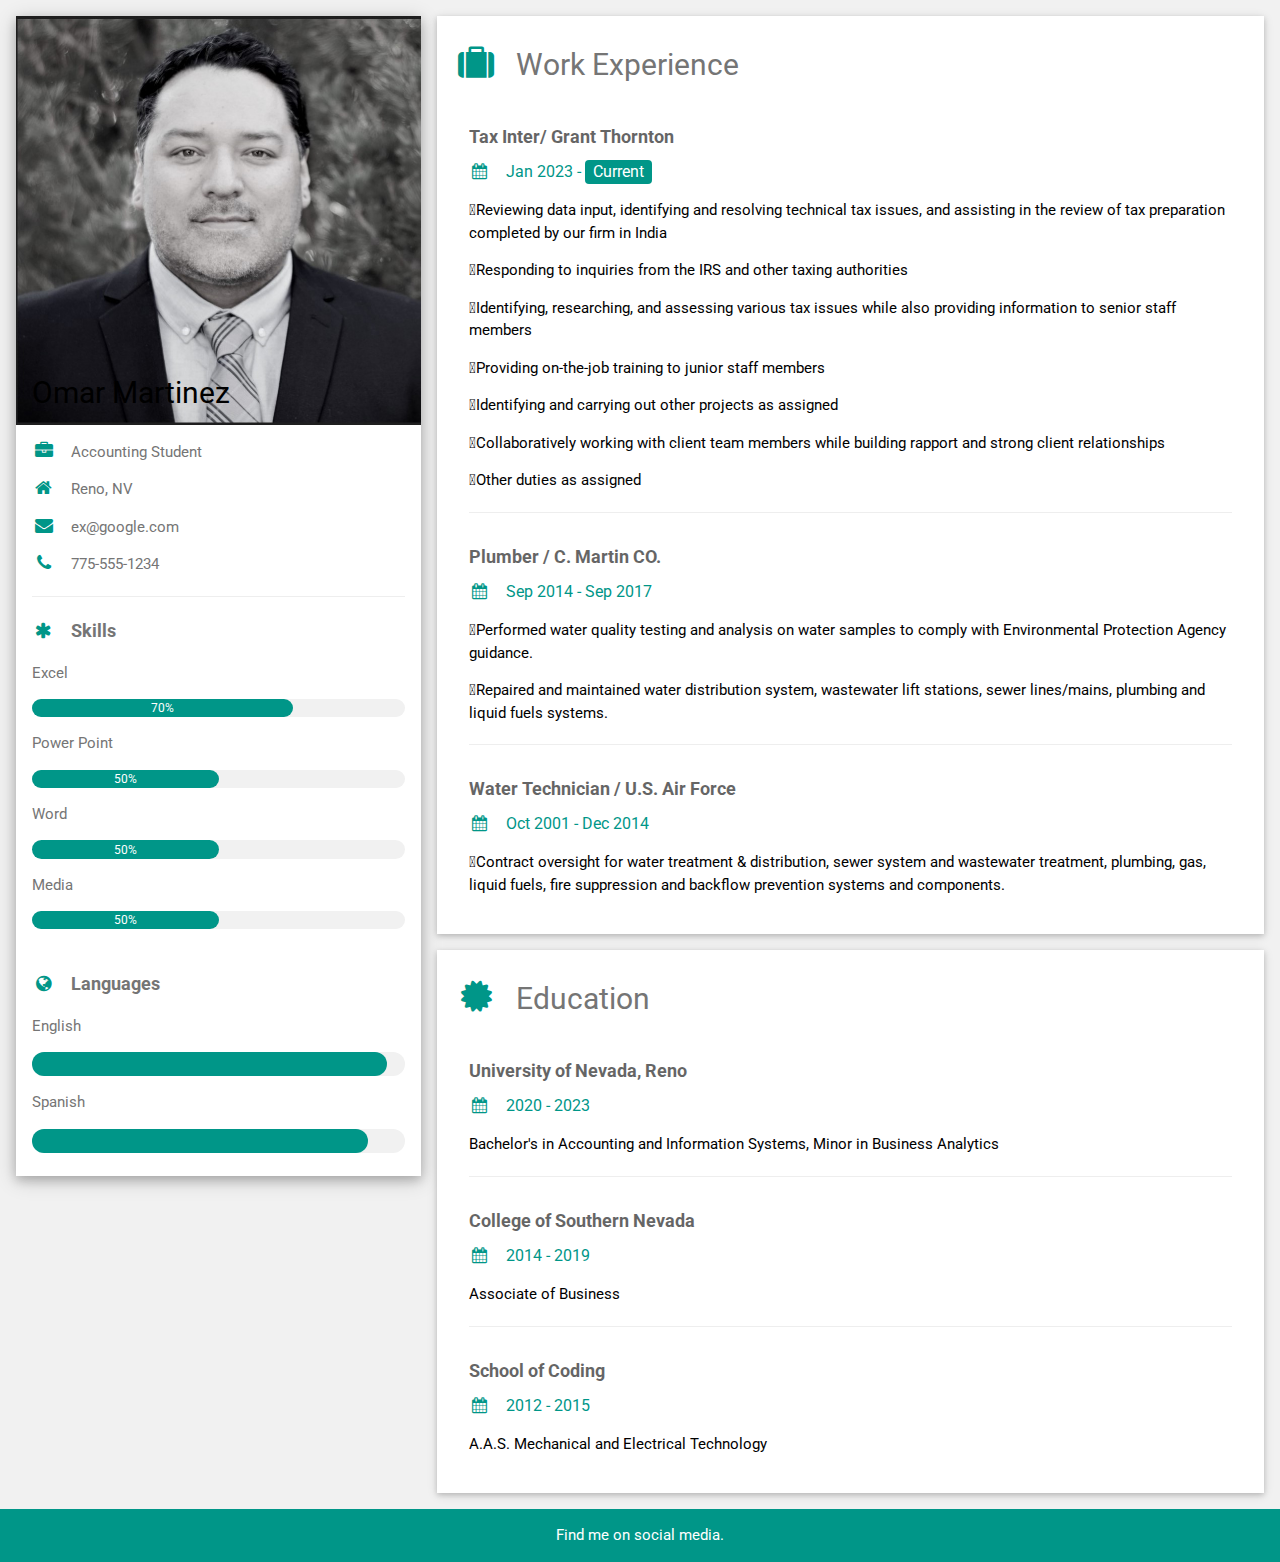
==== resume.html @ eb90434c "Add files via upload" ====
<!DOCTYPE html>
<html>
<title>Martinez Resume</title>
<meta charset="UTF-8">
<meta name="viewport" content="width=device-width, initial-scale=1">
<link rel="stylesheet" href="https://www.w3schools.com/w3css/4/w3.css">
<link rel='stylesheet' href='https://fonts.googleapis.com/css?family=Roboto'>
<link rel="stylesheet" href="https://cdnjs.cloudflare.com/ajax/libs/font-awesome/4.7.0/css/font-awesome.min.css">
<style>
html,body,h1,h2,h3,h4,h5,h6 {font-family: "Roboto", sans-serif}
</style>
<body class="w3-light-grey">

<!-- Page Container -->
<div class="w3-content w3-margin-top" style="max-width:1400px;">

  <!-- The Grid -->
  <div class="w3-row-padding">
  
    <!-- Left Column -->
    <div class="w3-third">
    
      <div class="w3-white w3-text-grey w3-card-4">
        <div class="w3-display-container">
          <img src="head.jpg" style="width:100%" alt="Avatar">
          <div class="w3-display-bottomleft w3-container w3-text-black">
            <h2>Omar Martinez</h2>
          </div>
        </div>
        <div class="w3-container">
          <p><i class="fa fa-briefcase fa-fw w3-margin-right w3-large w3-text-teal"></i>Accounting Student</p>
          <p><i class="fa fa-home fa-fw w3-margin-right w3-large w3-text-teal"></i>Reno, NV</p>
          <p><i class="fa fa-envelope fa-fw w3-margin-right w3-large w3-text-teal"></i>ex@google.com</p>
          <p><i class="fa fa-phone fa-fw w3-margin-right w3-large w3-text-teal"></i>775-555-1234</p>
          <hr>

          <p class="w3-large"><b><i class="fa fa-asterisk fa-fw w3-margin-right w3-text-teal"></i>Skills</b></p>
          <p>Excel</p>
          <div class="w3-light-grey w3-round-xlarge w3-small">
            <div class="w3-container w3-center w3-round-xlarge w3-teal" style="width:70%">70%</div>
          </div>
          <p>Power Point</p>
          <div class="w3-light-grey w3-round-xlarge w3-small">
            <div class="w3-container w3-center w3-round-xlarge w3-teal" style="width:50%">
              <div class="w3-center w3-text-white">50%</div>
            </div>
          </div>
          <p>Word</p>
          <div class="w3-light-grey w3-round-xlarge w3-small">
            <div class="w3-container w3-center w3-round-xlarge w3-teal" style="width:50%">50%</div>
          </div>
          <p>Media</p>
          <div class="w3-light-grey w3-round-xlarge w3-small">
            <div class="w3-container w3-center w3-round-xlarge w3-teal" style="width:50%">50%</div>
          </div>
          <br>

          <p class="w3-large w3-text-theme"><b><i class="fa fa-globe fa-fw w3-margin-right w3-text-teal"></i>Languages</b></p>
          <p>English</p>
          <div class="w3-light-grey w3-round-xlarge">
            <div class="w3-round-xlarge w3-teal" style="height:24px;width:95%"></div>
          </div>
          <p>Spanish</p>
          <div class="w3-light-grey w3-round-xlarge">
            <div class="w3-round-xlarge w3-teal" style="height:24px;width:90%"></div>
          </div>
          <!--<p>German</p>
          <div class="w3-light-grey w3-round-xlarge">
            <div class="w3-round-xlarge w3-teal" style="height:24px;width:25%"></div>
          </div>//-->
          <br>
        </div>
      </div><br>

    <!-- End Left Column -->
    </div>

    <!-- Right Column -->
    <div class="w3-twothird">
    
      <div class="w3-container w3-card w3-white w3-margin-bottom">
        <h2 class="w3-text-grey w3-padding-16"><i class="fa fa-suitcase fa-fw w3-margin-right w3-xxlarge w3-text-teal"></i>Work Experience</h2>
        <div class="w3-container">
          <h5 class="w3-opacity"><b>Tax Inter/ Grant Thornton</b></h5>
          <h6 class="w3-text-teal"><i class="fa fa-calendar fa-fw w3-margin-right"></i>Jan 2023 - <span class="w3-tag w3-teal w3-round">Current</span></h6>
          <p> Reviewing data input, identifying and resolving technical tax issues, and assisting in the review of tax preparation completed by our firm in India</p>
		<p>Responding to inquiries from the IRS and other taxing authorities</p>
		<p>Identifying, researching, and assessing various tax issues while also providing information to senior staff members</p>
		<p>Providing on-the-job training to junior staff members</p>
		<p>Identifying and carrying out other projects as assigned</p>
		<p>Collaboratively working with client team members while building rapport and strong client relationships</p>
		<p>Other duties as assigned</p>
          <hr>
        </div>
        <div class="w3-container">
          <h5 class="w3-opacity"><b>Plumber / C. Martin CO.</b></h5>
          <h6 class="w3-text-teal"><i class="fa fa-calendar fa-fw w3-margin-right"></i>Sep 2014 - Sep 2017</h6>
          <p>Performed water quality testing and analysis on water samples to comply with Environmental Protection Agency guidance.</p>
		<p>Repaired and maintained water distribution system, wastewater lift stations, sewer lines/mains, plumbing and liquid fuels systems.</p>
          <hr>
        </div>
        <div class="w3-container">
          <h5 class="w3-opacity"><b>Water Technician / U.S. Air Force</b></h5>
          <h6 class="w3-text-teal"><i class="fa fa-calendar fa-fw w3-margin-right"></i>Oct 2001 - Dec 2014</h6>
          <p>Contract oversight for water treatment & distribution, sewer system and wastewater treatment, plumbing, gas, liquid fuels, fire suppression and backflow prevention systems and components. </p><br>
        </div>
      </div>

      <div class="w3-container w3-card w3-white">
        <h2 class="w3-text-grey w3-padding-16"><i class="fa fa-certificate fa-fw w3-margin-right w3-xxlarge w3-text-teal"></i>Education</h2>
        <div class="w3-container">
          <h5 class="w3-opacity"><b>University of Nevada, Reno</b></h5>
          <h6 class="w3-text-teal"><i class="fa fa-calendar fa-fw w3-margin-right"></i>2020 - 2023</h6>
          <p>Bachelor's in Accounting and Information Systems, Minor in Business Analytics</p>
          <hr>
        </div>
        <div class="w3-container">
          <h5 class="w3-opacity"><b>College of Southern Nevada</b></h5>
          <h6 class="w3-text-teal"><i class="fa fa-calendar fa-fw w3-margin-right"></i>2014 - 2019</h6>
          <p>Associate of Business</p>
          <hr>
        </div>
        <div class="w3-container">
          <h5 class="w3-opacity"><b>School of Coding</b></h5>
          <h6 class="w3-text-teal"><i class="fa fa-calendar fa-fw w3-margin-right"></i>2012 - 2015</h6>
          <p>A.A.S. Mechanical and Electrical Technology</p><br>
        </div>
      </div>

    <!-- End Right Column -->
    </div>
    
  <!-- End Grid -->
  </div>
  
  <!-- End Page Container -->
</div>

<footer class="w3-container w3-teal w3-center w3-margin-top">
  <p>Find me on social media.</p>
  <!--<i class="fa fa-facebook-official w3-hover-opacity"></i>
  <i class="fa fa-instagram w3-hover-opacity"></i>
  <i class="fa fa-snapchat w3-hover-opacity"></i>
  <i class="fa fa-pinterest-p w3-hover-opacity"></i>
  <i class="fa fa-twitter w3-hover-opacity"></i>
  <i class="fa fa-linkedin w3-hover-opacity"></i>
  <p>Powered by <a href="https://www.w3schools.com/w3css/default.asp" target="_blank">w3.css</a></p>-->
</footer>

</body>
</html>
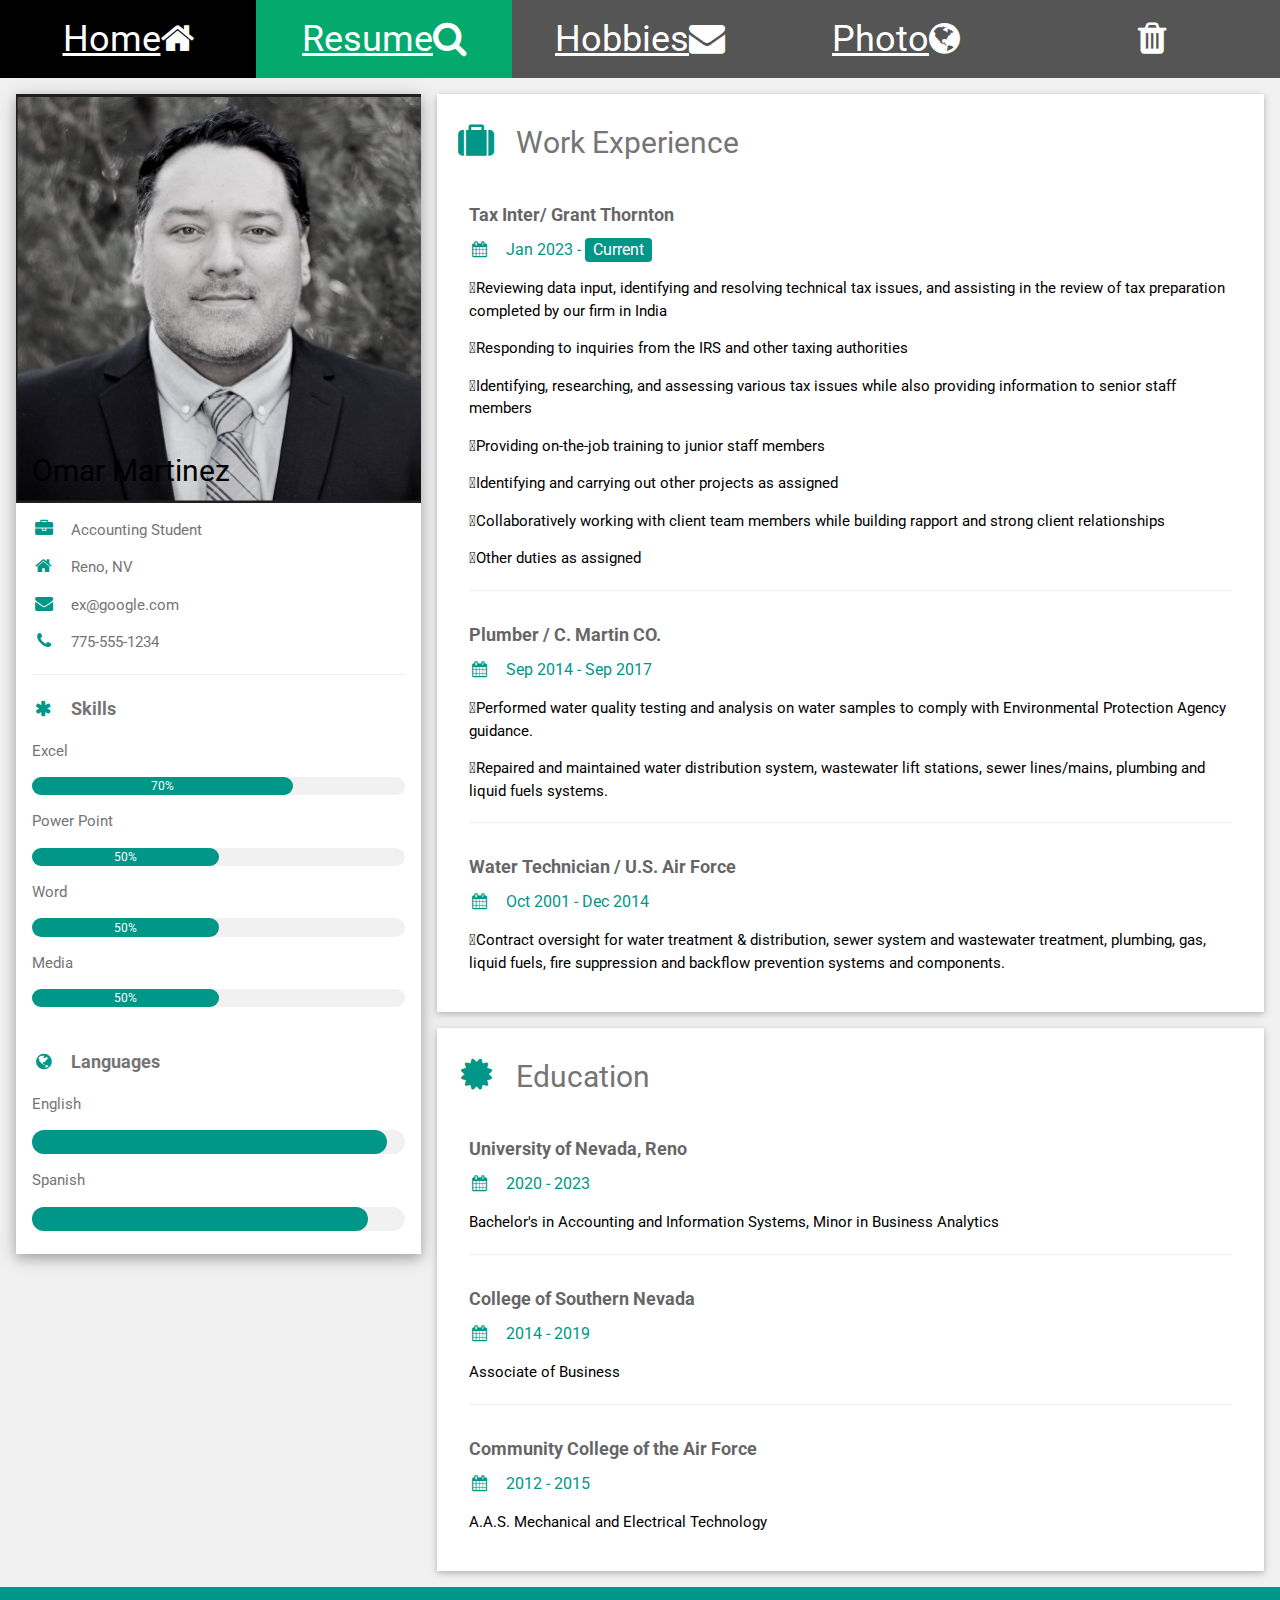
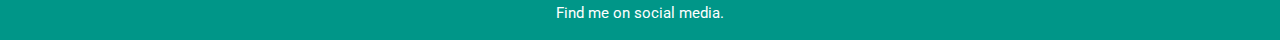
==== commit f5f413c0: "Update resume.html" ====
--- a/resume.html
+++ b/resume.html
@@ -6,11 +6,20 @@
 <link rel="stylesheet" href="https://www.w3schools.com/w3css/4/w3.css">
 <link rel='stylesheet' href='https://fonts.googleapis.com/css?family=Roboto'>
 <link rel="stylesheet" href="https://cdnjs.cloudflare.com/ajax/libs/font-awesome/4.7.0/css/font-awesome.min.css">
+<link rel="stylesheet" type="text/css" href="style.css" />
 <style>
 html,body,h1,h2,h3,h4,h5,h6 {font-family: "Roboto", sans-serif}
 </style>
 <body class="w3-light-grey">
 
+<div class="icon-bar">
+  <a href="index.html">Home<i class="fa fa-home"></i></a> 
+  <a class="active" href="resume.html">Resume<i class="fa fa-search"></i></a> 
+  <a href="#">Hobbies<i class="fa fa-envelope"></i></a> 
+  <a href="#">Photo<i class="fa fa-globe"></i></a>
+  <a href="#"><i class="fa fa-trash"></i></a> 
+</div>
+	
 <!-- Page Container -->
 <div class="w3-content w3-margin-top" style="max-width:1400px;">
 
@@ -121,7 +130,7 @@
           <hr>
         </div>
         <div class="w3-container">
-          <h5 class="w3-opacity"><b>School of Coding</b></h5>
+          <h5 class="w3-opacity"><b>Community College of the Air Force</b></h5>
           <h6 class="w3-text-teal"><i class="fa fa-calendar fa-fw w3-margin-right"></i>2012 - 2015</h6>
           <p>A.A.S. Mechanical and Electrical Technology</p><br>
         </div>
@@ -148,4 +157,4 @@
 </footer>
 
 </body>
-</html>+</html>
--- a/style.css
+++ b/style.css
@@ -0,0 +1,34 @@
+﻿body
+{
+    margin:0;
+    background-color:white ;
+}
+
+h1 {
+    color: darkgreen;
+    text-align: center;
+}
+
+.icon-bar {
+  width: 100%;
+  background-color: #555;
+  overflow: auto;
+}
+
+.icon-bar a {
+  float: left;
+  width: 20%;
+  text-align: center;
+  padding: 12px 0;
+  transition: all 0.3s ease;
+  color: white;
+  font-size: 36px;
+}
+
+.icon-bar a:hover {
+  background-color: #000;
+}
+
+.active {
+  background-color: #04AA6D;
+}
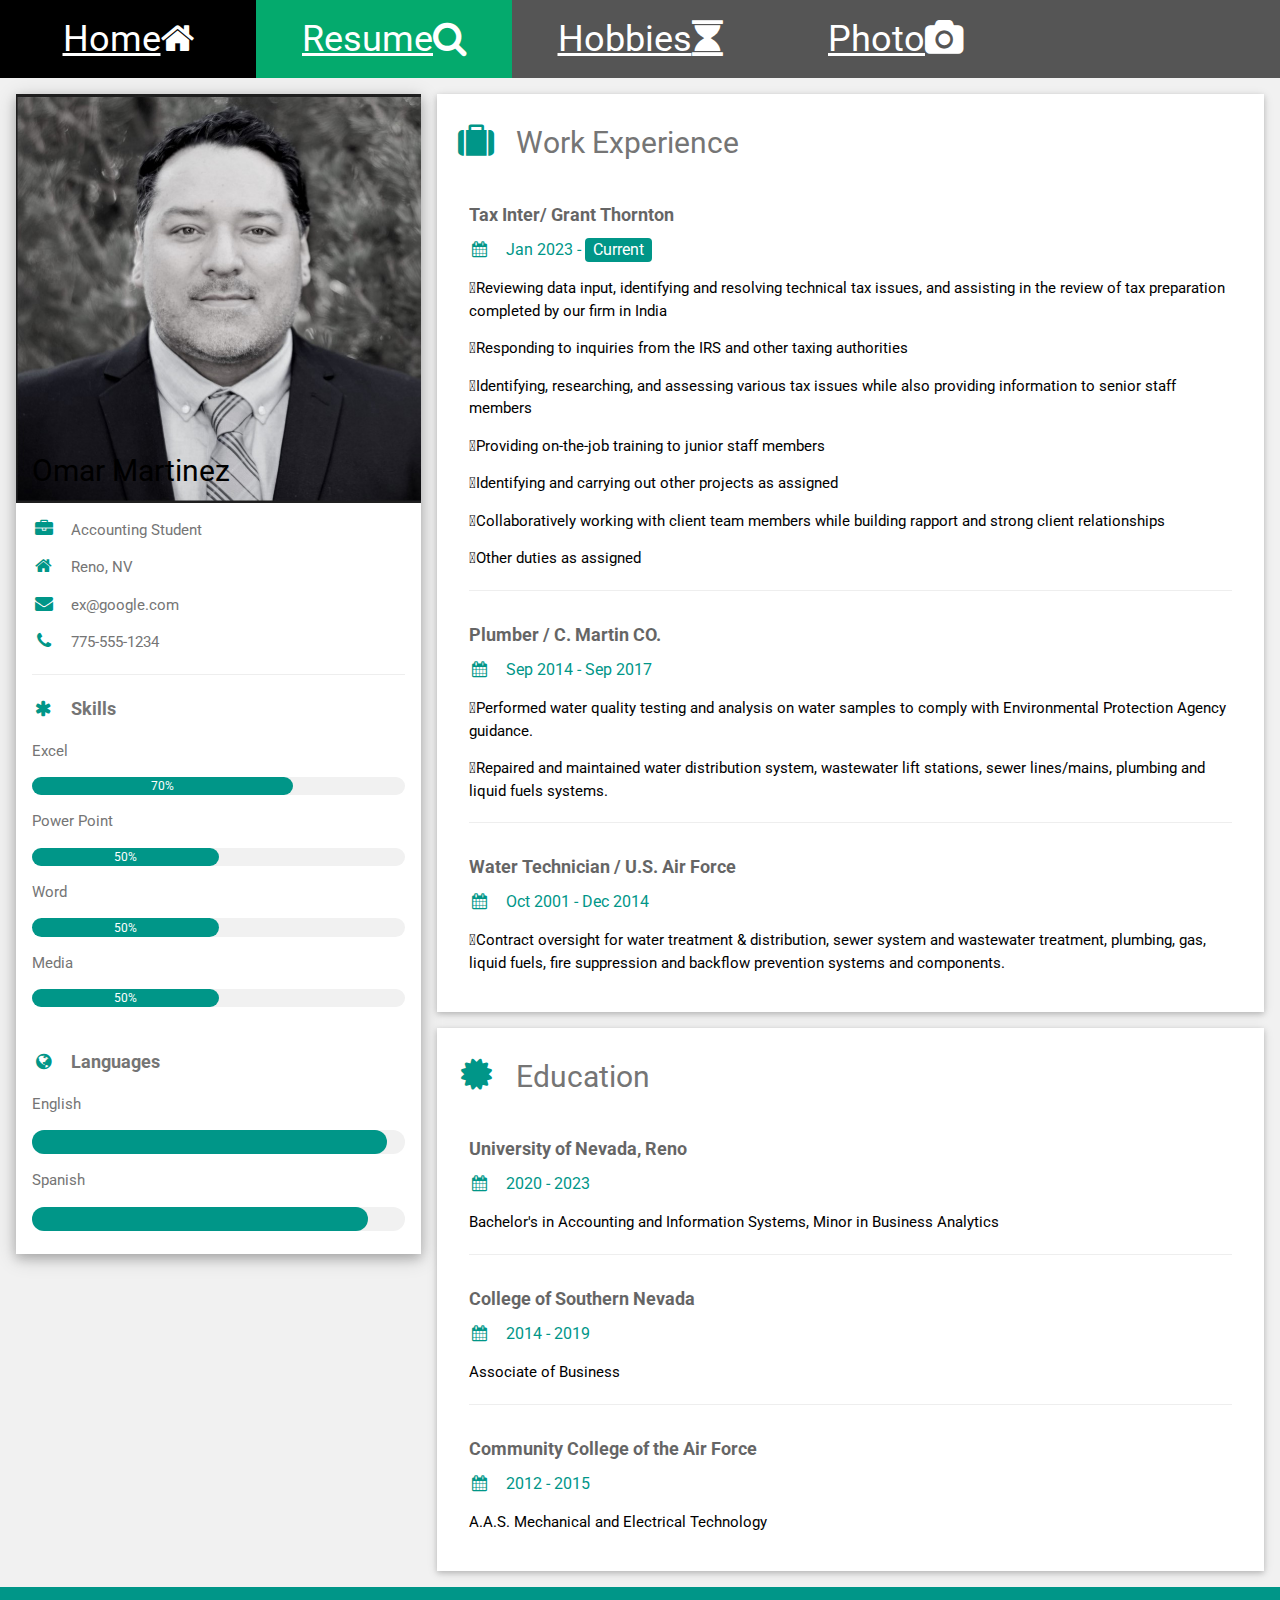
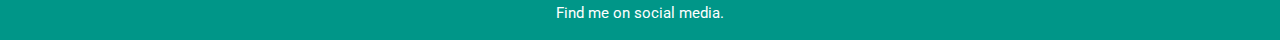
==== commit a8b8ca45: "Update resume.html" ====
--- a/resume.html
+++ b/resume.html
@@ -15,9 +15,9 @@
 <div class="icon-bar">
   <a href="index.html">Home<i class="fa fa-home"></i></a> 
   <a class="active" href="resume.html">Resume<i class="fa fa-search"></i></a> 
-  <a href="#">Hobbies<i class="fa fa-envelope"></i></a> 
-  <a href="#">Photo<i class="fa fa-globe"></i></a>
-  <a href="#"><i class="fa fa-trash"></i></a> 
+  <a href="#">Hobbies<i class="fa fa-hourglass"></i></a> 
+  <a href="#">Photo<i class="fa fa-camera"></i></a>
+  <a href="#"><i class="fa fa-fire-motorcycle"></i></a> 
 </div>
 	
 <!-- Page Container -->
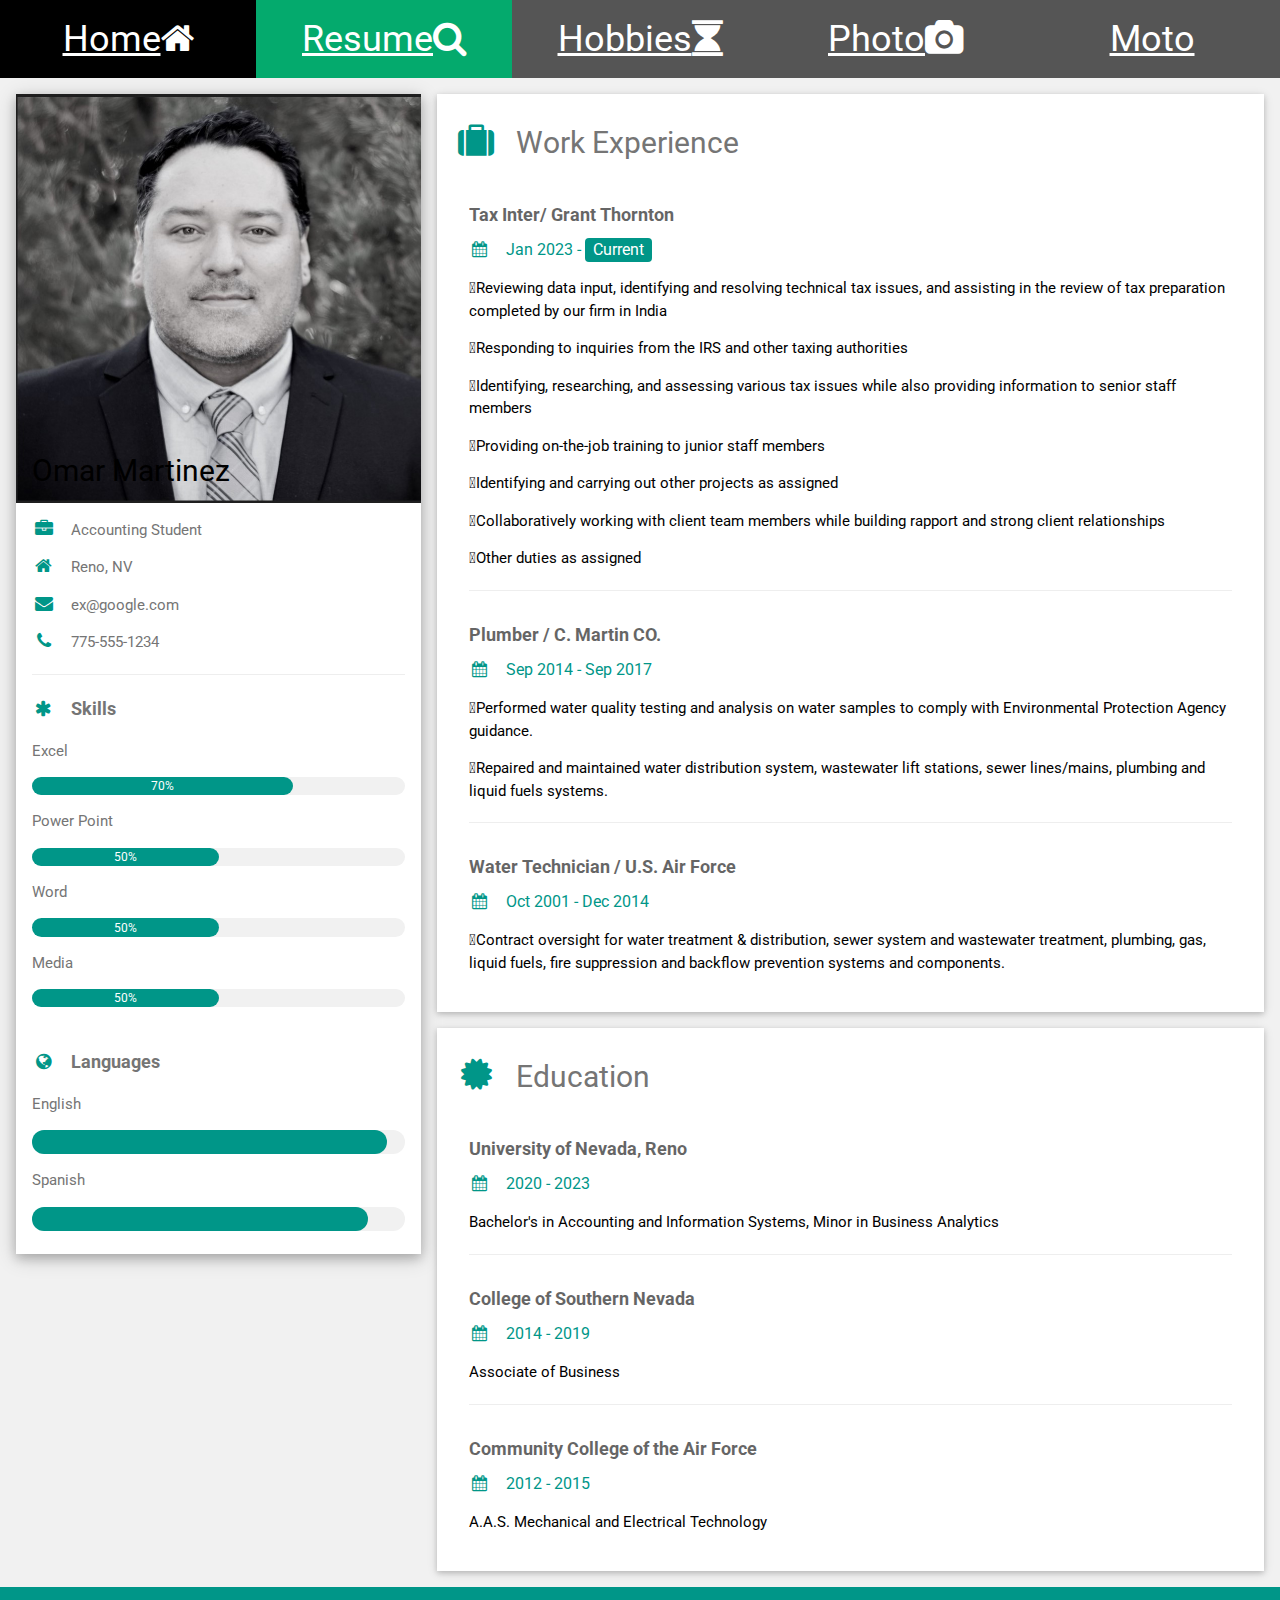
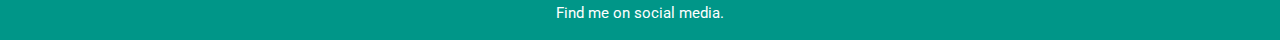
==== commit cab72c1d: "Update resume.html" ====
--- a/resume.html
+++ b/resume.html
@@ -17,7 +17,7 @@
   <a class="active" href="resume.html">Resume<i class="fa fa-search"></i></a> 
   <a href="#">Hobbies<i class="fa fa-hourglass"></i></a> 
   <a href="#">Photo<i class="fa fa-camera"></i></a>
-  <a href="#"><i class="fa fa-fire-motorcycle"></i></a> 
+  <a href="#">Moto<i class="fa fa-fire-motorcycle"></i></a> 
 </div>
 	
 <!-- Page Container -->
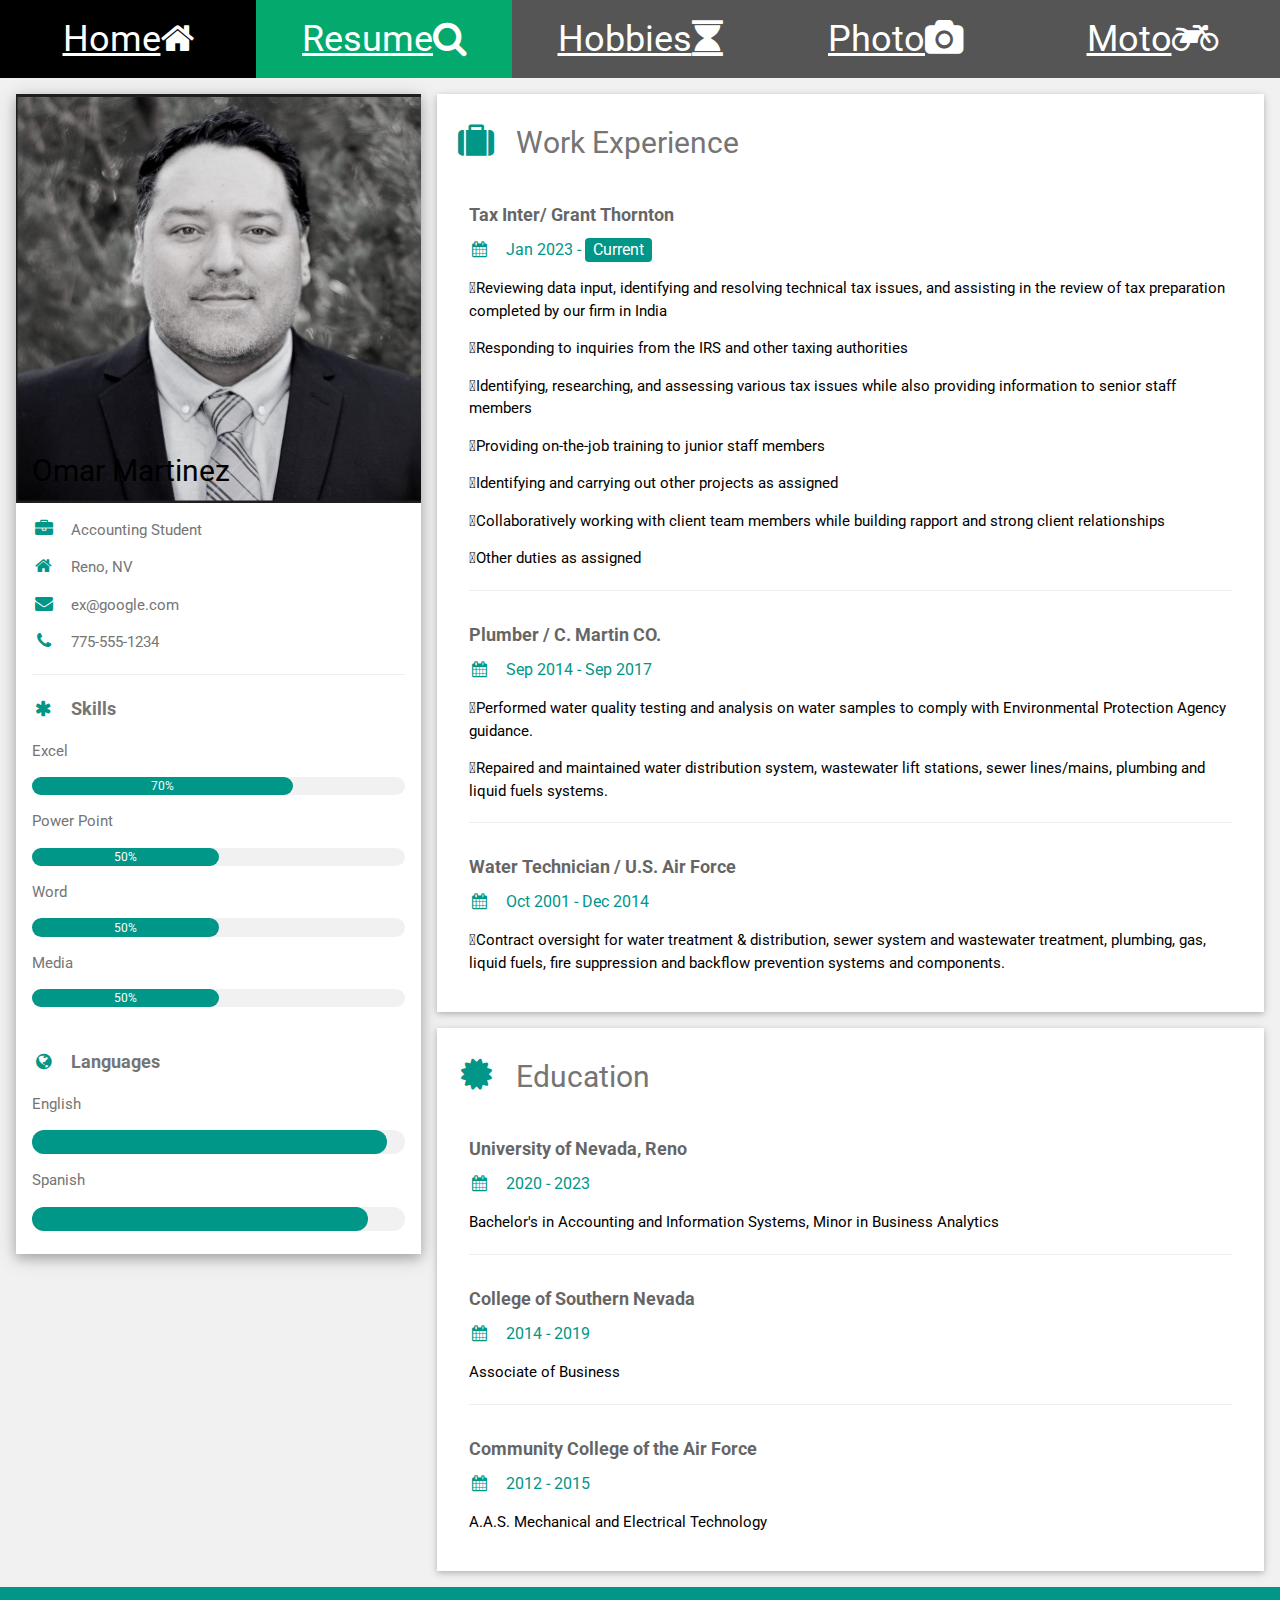
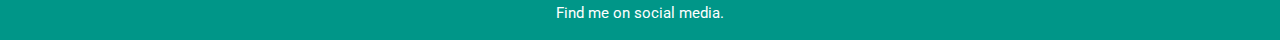
==== commit d27f16d5: "Update resume.html" ====
--- a/resume.html
+++ b/resume.html
@@ -17,7 +17,7 @@
   <a class="active" href="resume.html">Resume<i class="fa fa-search"></i></a> 
   <a href="#">Hobbies<i class="fa fa-hourglass"></i></a> 
   <a href="#">Photo<i class="fa fa-camera"></i></a>
-  <a href="#">Moto<i class="fa fa-fire-motorcycle"></i></a> 
+  <a href="#">Moto<i class="fa fa-motorcycle"></i></a> 
 </div>
 	
 <!-- Page Container -->
